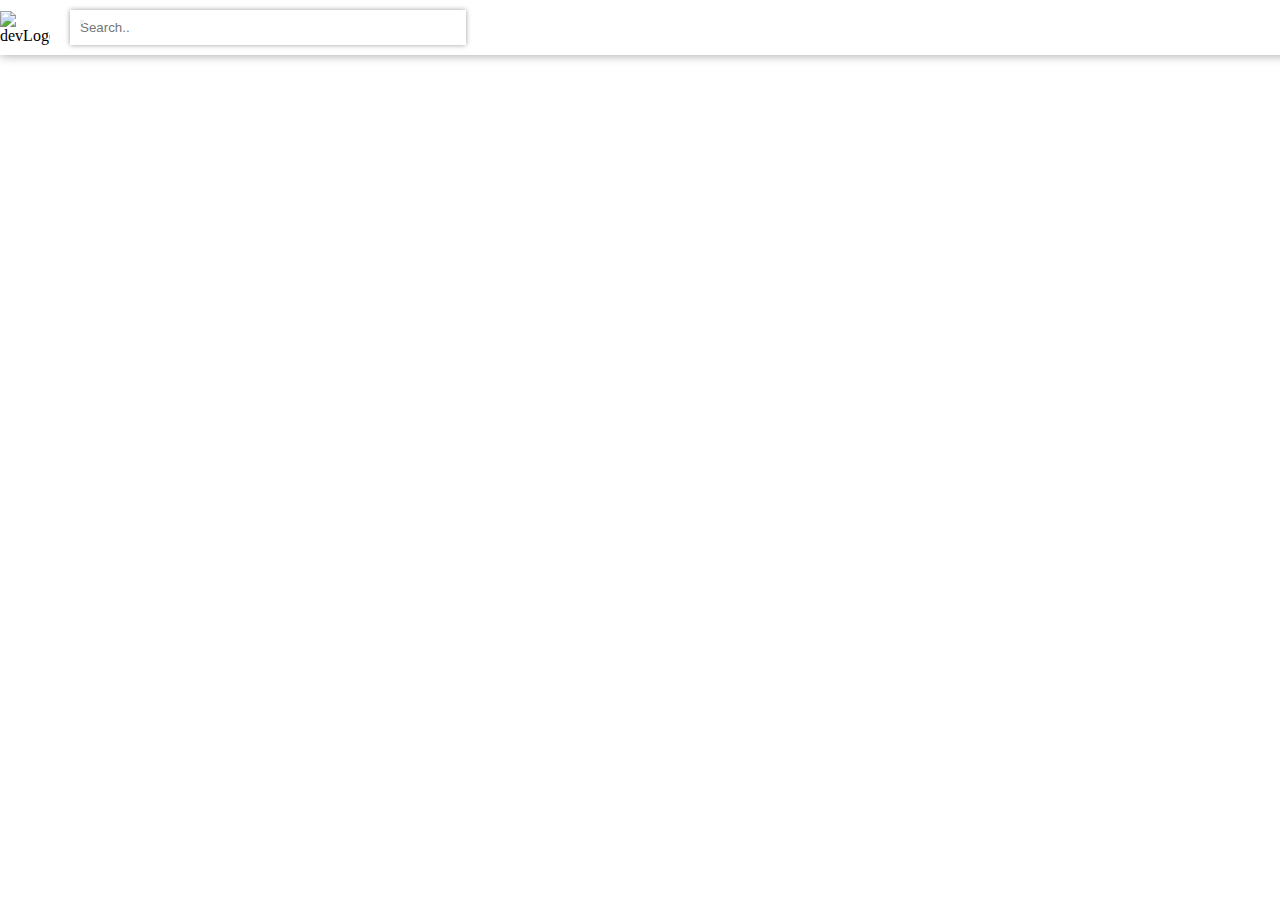
==== index.html @ 0933cc7b "chngs" ====
<!DOCTYPE html>
<html lang="en">
<head>
    <meta charset="UTF-8">
    <meta http-equiv="X-UA-Compatible" content="IE=edge">
    <meta name="viewport" content="width=device-width, initial-scale=1.0">
    <title>Document</title>

    <!-- Font Awesome -->
    <link rel="stylesheet" href="css/all.min.css" type="text/css" />

    <!-- Custom css -->
    <link href="css/style.css" rel="stylesheet" type="text/css" />
</head>
<body>
    
    <div class="d-grid">
    <header class="header">
            <div class="row align-items-center">
                <div class="logo">
                    <img src="images/logo.png" alt="devLogo" />
                </div>
                <div class="search-bar relative" >
                    <form method="get" class="search-form row justify-content-between">
                            
                        <input type="text" name="search" placeholder="Search.." />

                        <button type="submit" class="btn absolute">
                            <i class="fa-solid fa-magnifying-glass"></i>
                        </button>
                    </form>
                </div>
            </div>
        </header>
    </div>
</body>
</html>
---- css/style.css ----
*{
    margin: 0;
    padding: 0;
    box-sizing: border-box;
}
:root{
    --grey-100: 245, 245, 245;
    --shadow-color : #9f9f9f;
    --white : #fff;
    --fs-xs: 12px;
    --fs-s: 14px;
    --fs-base: 16px;
    --fs-l: 18px;
    --fs-xl: 20px;
    --fs-2xl: 24px;
    --fs-3xl: 30px;
    --fs-4xl: 36px;
    --fs-5xl: 48px;
}
body{
    background-color: var(--grey-100);
}
.d-grid{
    width: 1320px;
    margin: 0 auto;
    display: grid;
    /* height: 100vh; */
    gap: 20px;
}
.row{
    display: flex;
    flex-wrap: wrap;
}
.align-items-center{
    align-items: center;
}
.justify-content-between{
    justify-content: space-between;
}
.relative{
    position: relative;
}
.absolute{
    position: absolute;
}
header{
    padding-top: 10px;
    padding-bottom: 10px;
    background-color: var(--white);
    box-shadow: 0 0 10px var(--shadow-color);
}
header .logo{
    max-width: 50px;
}
.logo img{
    width: 100%;
    display: block;
}
.search-bar{
    flex-basis: 30%;
}
.search-bar form{
    box-shadow: 0 0 5px var(--shadow-color);
    padding: 10px;
    margin-left: 20px;
    margin-right: 20px;
    width: 100%;
}
form input{
    width: 100%;
    border: none;
}
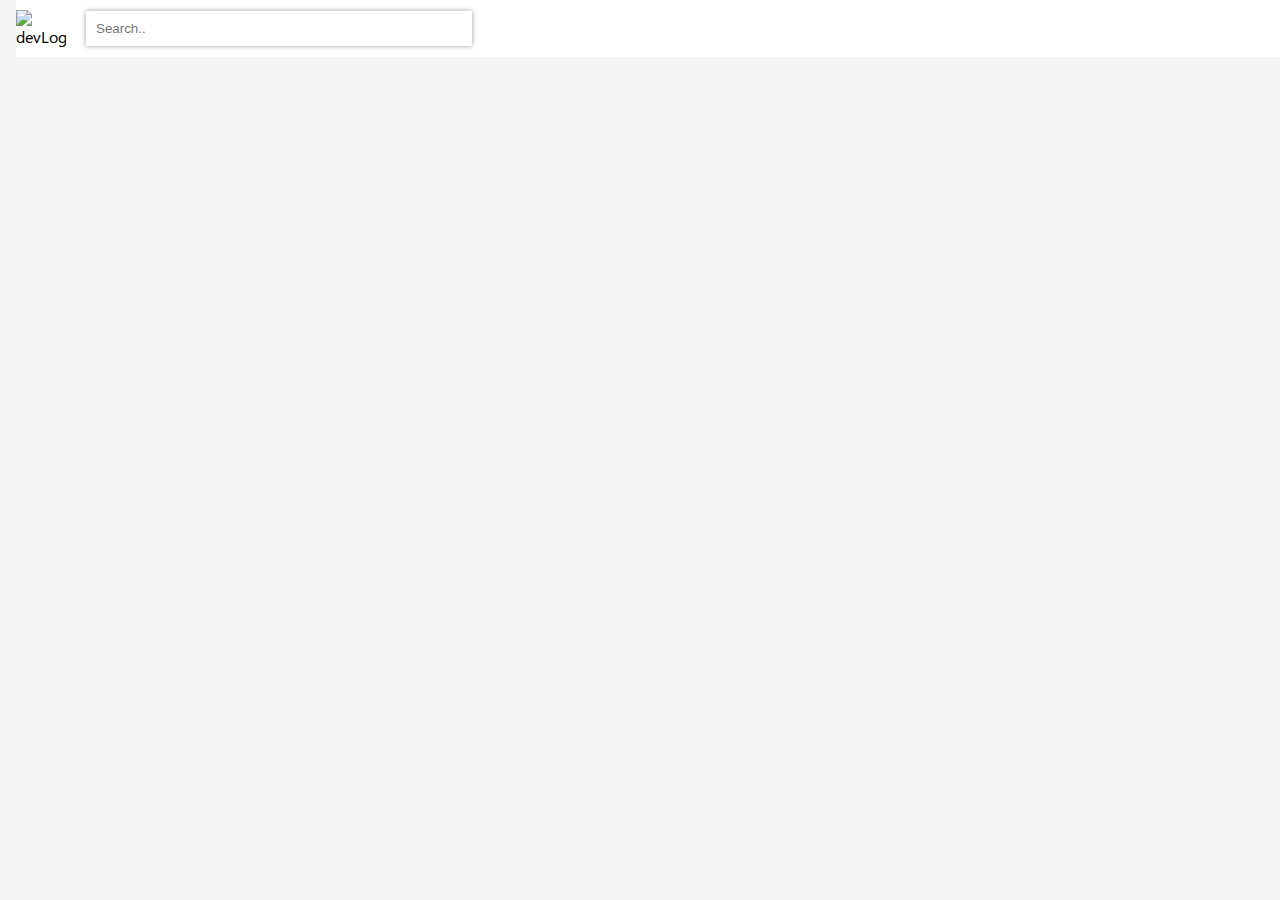
==== commit d6ca562f: "21-09-2022" ====
--- a/index.html
+++ b/index.html
@@ -8,6 +8,9 @@
 
     <!-- Font Awesome -->
     <link rel="stylesheet" href="css/all.min.css" type="text/css" />
+
+    <!-- Font CSS -->
+    <link rel="stylesheet" href="css/font.css" type="text/css" />
 
     <!-- Custom css -->
     <link href="css/style.css" rel="stylesheet" type="text/css" />
@@ -20,12 +23,12 @@
                 <div class="logo">
                     <img src="images/logo.png" alt="devLogo" />
                 </div>
-                <div class="search-bar relative" >
-                    <form method="get" class="search-form row justify-content-between">
+                <div class="search-bar" >
+                    <form method="get" class="search-form row justify-content-between d-flex">
                             
                         <input type="text" name="search" placeholder="Search.." />
 
-                        <button type="submit" class="btn absolute">
+                        <button type="submit" class="btn">
                             <i class="fa-solid fa-magnifying-glass"></i>
                         </button>
                     </form>
--- a/css/font.css
+++ b/css/font.css
@@ -0,0 +1,36 @@
+@font-face {
+    font-family: 'Segoe UI';
+    src: url('../fonts/SegoeUI-BoldItalic.woff2') format('woff2'),
+        url('../fonts/SegoeUI-BoldItalic.woff') format('woff');
+    font-weight: bold;
+    font-style: italic;
+    font-display: swap;
+}
+
+@font-face {
+    font-family: 'Segoe UI';
+    src: url('../fonts/SegoeUI-Italic.woff2') format('woff2'),
+        url('../fonts/SegoeUI-Italic.woff') format('woff');
+    font-weight: normal;
+    font-style: italic;
+    font-display: swap;
+}
+
+@font-face {
+    font-family: 'Segoe UI';
+    src: url('../fonts/SegoeUI.woff2') format('woff2'),
+        url('../fonts/SegoeUI.woff') format('woff');
+    font-weight: normal;
+    font-style: normal;
+    font-display: swap;
+}
+
+@font-face {
+    font-family: 'Segoe UI';
+    src: url('../fonts/SegoeUI-Bold.woff2') format('woff2'),
+        url('../fonts/SegoeUI-Bold.woff') format('woff');
+    font-weight: bold;
+    font-style: normal;
+    font-display: swap;
+}
+
--- a/css/style.css
+++ b/css/style.css
@@ -4,7 +4,7 @@
     box-sizing: border-box;
 }
 :root{
-    --grey-100: 245, 245, 245;
+    --grey-100: rgba(245, 245, 245, 1);
     --shadow-color : #9f9f9f;
     --white : #fff;
     --fs-xs: 12px;
@@ -16,15 +16,20 @@
     --fs-3xl: 30px;
     --fs-4xl: 36px;
     --fs-5xl: 48px;
+    --btn-color : rgba(38, 38, 38, 1);
+    --ff-segoe : 'Segoe UI';
 }
 body{
     background-color: var(--grey-100);
+    font-family: var(--ff-segoe);
 }
 .d-grid{
     width: 1320px;
     margin: 0 auto;
     display: grid;
     /* height: 100vh; */
+    padding-right: 16px;
+    padding-left: 16px;
     gap: 20px;
 }
 .row{
@@ -43,11 +48,20 @@
 .absolute{
     position: absolute;
 }
+.r-0{
+    right: 0;
+}
+.d-flex{
+    display: flex;
+}
+.d-block{
+    display: block;
+}
 header{
     padding-top: 10px;
     padding-bottom: 10px;
     background-color: var(--white);
-    box-shadow: 0 0 10px var(--shadow-color);
+    /* box-shadow: 0 0 10px var(--shadow-color); */
 }
 header .logo{
     max-width: 50px;
@@ -58,15 +72,20 @@
 }
 .search-bar{
     flex-basis: 30%;
+    margin-left: 20px;
 }
 .search-bar form{
     box-shadow: 0 0 5px var(--shadow-color);
     padding: 10px;
-    margin-left: 20px;
     margin-right: 20px;
     width: 100%;
 }
 form input{
-    width: 100%;
     border: none;
+}
+form .btn{
+    border: none;
+    background-color: transparent;
+    font-size: var(--fs-2xl);
+    color: var(--btn-color);
 }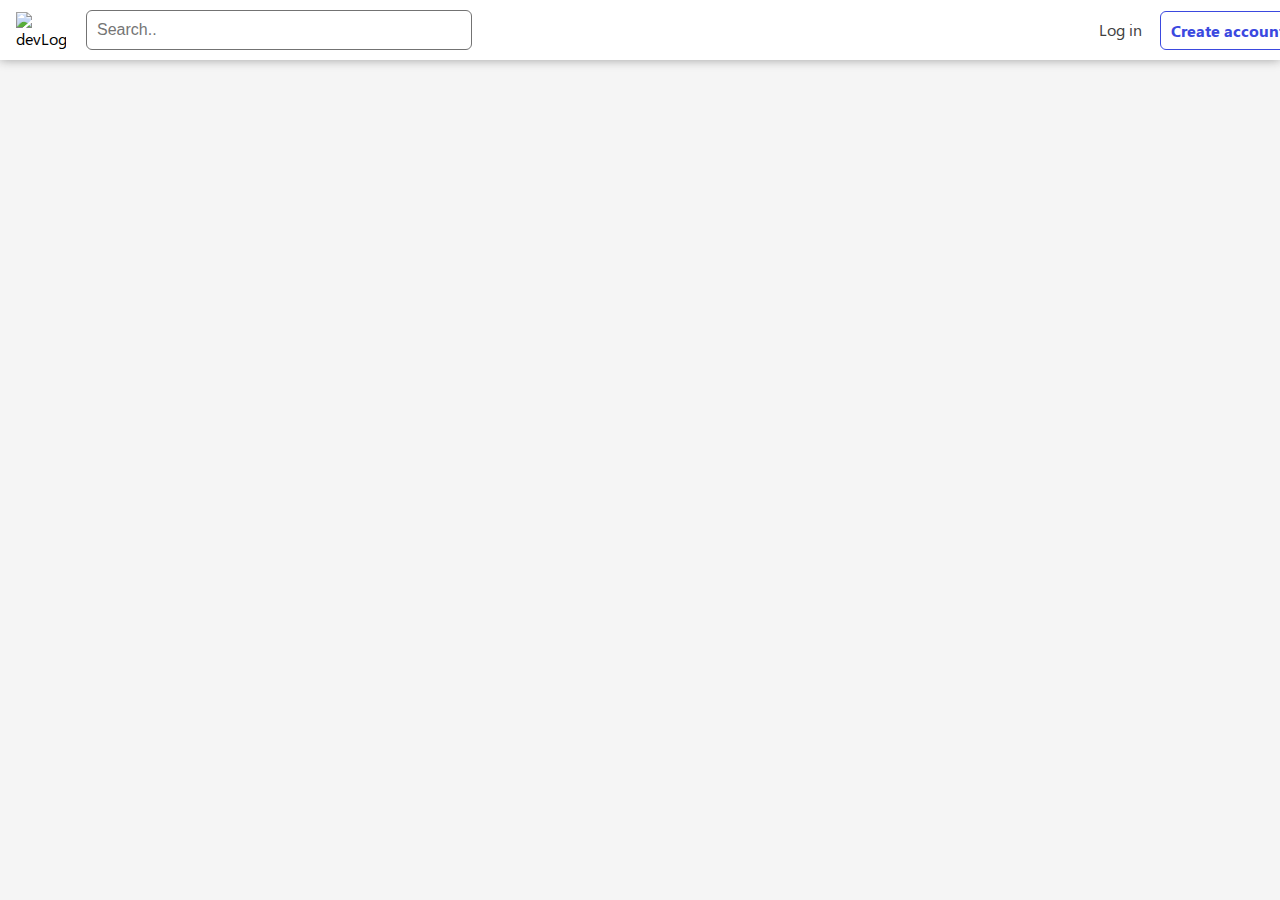
==== commit f830a39e: "24-09-2022 chngs" ====
--- a/index.html
+++ b/index.html
@@ -17,8 +17,8 @@
 </head>
 <body>
     
-    <div class="d-grid">
     <header class="header">
+        <div class="container">
             <div class="row align-items-center">
                 <div class="logo">
                     <img src="images/logo.png" alt="devLogo" />
@@ -28,13 +28,40 @@
                             
                         <input type="text" name="search" placeholder="Search.." />
 
-                        <button type="submit" class="btn">
+                        <button type="submit" class="btn transition btn-hover">
                             <i class="fa-solid fa-magnifying-glass"></i>
                         </button>
                     </form>
                 </div>
+
+                <div class="cta-btn d-flex">
+                    <div class="login-btn">
+                        <a href="javascript:;" class="btn-hover transition">
+                            Log in
+                        </a>
+                    </div>
+                    <div class="create-account">
+                        <a href="javascript:;" class="transition">
+                            Create account
+                        </a>
+                    </div>
+                </div>
             </div>
-        </header>
+        </div>
+    </header>
+    <div class="d-grid container">
+        <div class="sidebar">
+            
+        </div>
+        <div class="main">
+
+        </div>
+        <div class="ads">
+
+        </div>
+        <footer>
+
+        </footer>
     </div>
 </body>
 </html>--- a/css/style.css
+++ b/css/style.css
@@ -5,31 +5,59 @@
 }
 :root{
     --grey-100: rgba(245, 245, 245, 1);
+    --grey-100: rgba(245, 245, 245, 1);
+    --grey-200: rgba(229, 229, 229, 1);
+    --grey-300: rgba(212, 212, 212, 1);
+    --grey-400: rgba(163, 163, 163, 1);
+    --grey-500: rgba(115, 115, 115, 1);
+    --grey-600: rgba(82, 82, 82, 1);
+    --grey-700: rgba(64, 64, 64, 1);
+    --grey-800: rgba(38, 38, 38, 1);
+    --grey-900: rgba(23, 23, 23, 1);
+    --btn-bg-color : rgba(59, 73, 223, 0.1);
     --shadow-color : #9f9f9f;
     --white : #fff;
-    --fs-xs: 12px;
-    --fs-s: 14px;
-    --fs-base: 16px;
-    --fs-l: 18px;
-    --fs-xl: 20px;
-    --fs-2xl: 24px;
-    --fs-3xl: 30px;
-    --fs-4xl: 36px;
-    --fs-5xl: 48px;
+    --fs-12: 12px;
+    --fs-14: 14px;
+    --fs-16: 16px;
+    --fs-18: 18px;
+    --fs-20: 20px;
+    --fs-24: 24px;
+    --fs-30: 30px;
+    --fs-36: 36px;
+    --fs-48: 48px;
+    --fw-100 : 100;
+    --fw-200 : 200;
+    --fw-300 : 300;
+    --fw-400 : 400;
+    --fw-500 : 500;
+    --fw-600 : 600;
+    --fw-700 : 700;
+    --fw-800 : 800;
+    --fw-900 : 900;
     --btn-color : rgba(38, 38, 38, 1);
     --ff-segoe : 'Segoe UI';
+    --link-color : #404040;
+    --primary-color : #3b49df;
+    --radius : 6px;
+    --transition : all 0.5s;
 }
 body{
     background-color: var(--grey-100);
     font-family: var(--ff-segoe);
 }
+a{
+    text-decoration: none;
+    color: var(--link-color);
+}
+.container{
+    width: 1320px;
+    padding-left: 16px;
+    padding-right: 16px;
+    margin: 0 auto;
+}
 .d-grid{
-    width: 1320px;
-    margin: 0 auto;
     display: grid;
-    /* height: 100vh; */
-    padding-right: 16px;
-    padding-left: 16px;
     gap: 20px;
 }
 .row{
@@ -57,11 +85,14 @@
 .d-block{
     display: block;
 }
+.transition{
+    transition: var(--transition);
+}
 header{
     padding-top: 10px;
     padding-bottom: 10px;
     background-color: var(--white);
-    /* box-shadow: 0 0 10px var(--shadow-color); */
+    box-shadow: 0 0 10px var(--shadow-color);
 }
 header .logo{
     max-width: 50px;
@@ -73,19 +104,48 @@
 .search-bar{
     flex-basis: 30%;
     margin-left: 20px;
+    border: 1px solid var(--grey-500);
+    border-radius: var(--radius);
 }
 .search-bar form{
-    box-shadow: 0 0 5px var(--shadow-color);
-    padding: 10px;
-    margin-right: 20px;
+    /* padding: 10px; */
     width: 100%;
 }
 form input{
     border: none;
+    font-size: var(--fs-16);
+    padding: 10px;
+    background-color: transparent;
 }
 form .btn{
     border: none;
+    padding: 10px;
     background-color: transparent;
-    font-size: var(--fs-2xl);
+    font-size: var(--fs-24);
     color: var(--btn-color);
+    cursor: pointer;
+}
+.btn-hover:hover{
+    background-color: var(--btn-bg-color);
+    color: var(--primary-color);
+}
+header .cta-btn{
+    margin-left: auto;
+}
+.cta-btn a{
+    display: inline-block;
+    padding: 8px 10px;
+    font-size: var(--fs-base);
+    margin-right: 8px;
+}
+.cta-btn .create-account:hover a{
+    background-color: var(--primary-color);
+    color: var(--white);
+    text-decoration: underline;
+}
+.create-account a{
+    border: 1px solid var(--primary-color);
+    border-radius: var(--radius);
+    color: var(--primary-color);
+    font-weight: var(--fw-700);
 }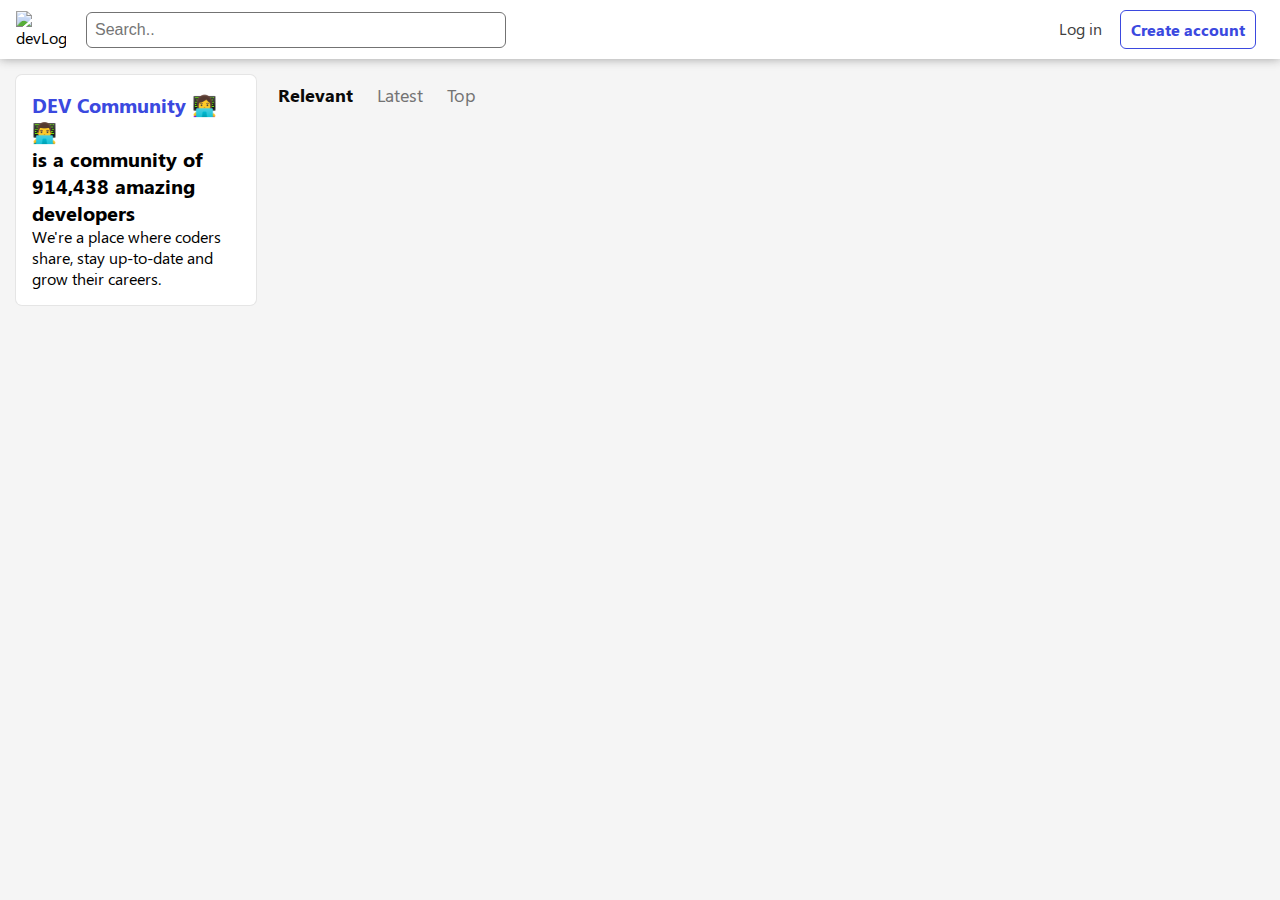
==== commit 02bbb424: "25-09-2022" ====
--- a/index.html
+++ b/index.html
@@ -14,11 +14,14 @@
 
     <!-- Custom css -->
     <link href="css/style.css" rel="stylesheet" type="text/css" />
+
+    <!-- Media Css -->
+    <link href="css/media.css" rel="stylesheet" type="text/css" />
 </head>
 <body>
     
     <header class="header">
-        <div class="container">
+        <div class="container p-16 py-0">
             <div class="row align-items-center">
                 <div class="logo">
                     <img src="images/logo.png" alt="devLogo" />
@@ -36,12 +39,12 @@
 
                 <div class="cta-btn d-flex">
                     <div class="login-btn">
-                        <a href="javascript:;" class="btn-hover transition">
+                        <a href="javascript:;" class="c-link c-link-block transition">
                             Log in
                         </a>
                     </div>
                     <div class="create-account">
-                        <a href="javascript:;" class="transition">
+                        <a href="javascript:;" class="c-ca c-link transition">
                             Create account
                         </a>
                     </div>
@@ -49,12 +52,42 @@
             </div>
         </div>
     </header>
-    <div class="d-grid container">
+    <div class="d-grid container p-16">
         <div class="sidebar">
-            
+            <div class="card">
+                <h2 class="card-subtitle">
+                    <a href="javascript:;" class="c-link">
+                        DEV Community 👩‍💻👨‍💻
+                    </a>
+                    is a community of 914,438 amazing developers
+                </h2>
+                <p>
+                    We're a place where coders share, stay up-to-date and grow their careers.
+                </p>
+            </div>
         </div>
         <div class="main">
+            <nav>
+                <ul class="d-flex nav-items">
+                    <li>
+                        <a href="javascript:;" class="nav-item active">
+                            Relevant
+                        </a>
+                    </li>
+                    <li>
+                        <a href="javascript:;" class="nav-item">
+                            Latest
+                        </a>
+                    </li>
+                    <li>
+                        <a href="javascript:;" class="nav-item">
+                            Top
+                        </a>
+                    </li>
+                </ul>
+            </nav>
 
+            
         </div>
         <div class="ads">
 
--- a/css/style.css
+++ b/css/style.css
@@ -2,6 +2,9 @@
     margin: 0;
     padding: 0;
     box-sizing: border-box;
+}
+ul, ol{
+    list-style: none;
 }
 :root{
     --grey-100: rgba(245, 245, 245, 1);
@@ -16,6 +19,8 @@
     --grey-900: rgba(23, 23, 23, 1);
     --btn-bg-color : rgba(59, 73, 223, 0.1);
     --shadow-color : #9f9f9f;
+    --card-border: (var(--grey-900), 0.5);
+    --black : #090909;
     --white : #fff;
     --fs-12: 12px;
     --fs-14: 14px;
@@ -51,14 +56,23 @@
     color: var(--link-color);
 }
 .container{
-    width: 1320px;
+    max-width: 1320px;
+    margin: 0 auto;
+}
+.p-16{
     padding-left: 16px;
     padding-right: 16px;
-    margin: 0 auto;
+    padding-top: 16px;
+    padding-bottom: 16px;
+}
+.py-0{
+    padding-top: 0;
+    padding-bottom: 0;
 }
 .d-grid{
     display: grid;
-    gap: 20px;
+    gap: 10px;
+    grid-template-rows: auto 1fr auto auto;
 }
 .row{
     display: flex;
@@ -88,7 +102,19 @@
 .transition{
     transition: var(--transition);
 }
+.c-link:hover{
+    color: var(--primary-color) !important;
+    text-decoration: underline;
+}
+.c-link-block:hover{
+    background-color: var(--btn-bg-color);
+}
+.c-ca:hover{
+    background-color: var(--primary-color);
+    color: var(--white) !important;
+}
 header{
+    width: 100%;
     padding-top: 10px;
     padding-bottom: 10px;
     background-color: var(--white);
@@ -102,32 +128,28 @@
     display: block;
 }
 .search-bar{
-    flex-basis: 30%;
+    max-width: 420px;
+    flex: 1 0;
     margin-left: 20px;
     border: 1px solid var(--grey-500);
     border-radius: var(--radius);
 }
 .search-bar form{
-    /* padding: 10px; */
     width: 100%;
 }
 form input{
     border: none;
     font-size: var(--fs-16);
-    padding: 10px;
+    padding: 8px;
     background-color: transparent;
 }
 form .btn{
     border: none;
-    padding: 10px;
+    padding: 8px;
     background-color: transparent;
     font-size: var(--fs-24);
     color: var(--btn-color);
     cursor: pointer;
-}
-.btn-hover:hover{
-    background-color: var(--btn-bg-color);
-    color: var(--primary-color);
 }
 header .cta-btn{
     margin-left: auto;
@@ -137,15 +159,41 @@
     padding: 8px 10px;
     font-size: var(--fs-base);
     margin-right: 8px;
+    border-radius: var(--radius);
 }
-.cta-btn .create-account:hover a{
-    background-color: var(--primary-color);
-    color: var(--white);
-    text-decoration: underline;
-}
-.create-account a{
+.create-account .c-link{
     border: 1px solid var(--primary-color);
-    border-radius: var(--radius);
     color: var(--primary-color);
     font-weight: var(--fw-700);
+}
+
+/* Sidebar */
+
+.sidebar  .card{
+    padding: 16px;
+    background-color: var(--white);
+    box-shadow: 0 0 0 1px var(--grey-200);
+    border-radius: var(--radius);
+}
+.sidebar .card .card-subtitle{
+    font-size: var(--fs-20);
+}
+.sidebar .card .card-subtitle .c-link{
+    color: var(--primary-color);
+    display: inline-block;
+}
+
+
+
+/* Main */
+
+.main nav .nav-items .nav-item{
+    display: inline-block;
+    font-size: var(--fs-18);
+    color : var(--grey-500);
+    padding: 8px 12px;
+}
+.nav-item.active{
+    color: var(--black) !important;
+    font-weight: var(--fw-900);
 }--- a/css/media.css
+++ b/css/media.css
@@ -0,0 +1,28 @@
+@media screen and (min-width : 768px) {
+    .d-grid{
+        grid-template-columns: 240px repeat(3, 1fr) ;
+        grid-template-rows: auto 1fr auto auto;
+    }
+    .main{
+        grid-column: 2 / span 3;
+    }
+    .footer{
+        grid-column: 1 / 5;
+    }
+}
+
+@media screen and (min-width : 1024px) {
+    .grid{
+        grid-template-rows: auto 1fr auto auto;
+    }
+    .sidebar{
+        grid-row: 1 / 4;
+    }
+    .main, .footer{
+        grid-column: 2 / 4;
+    }
+    .ads{
+        grid-column: 4 / 5;
+        grid-row : 1 / 4;
+    }
+}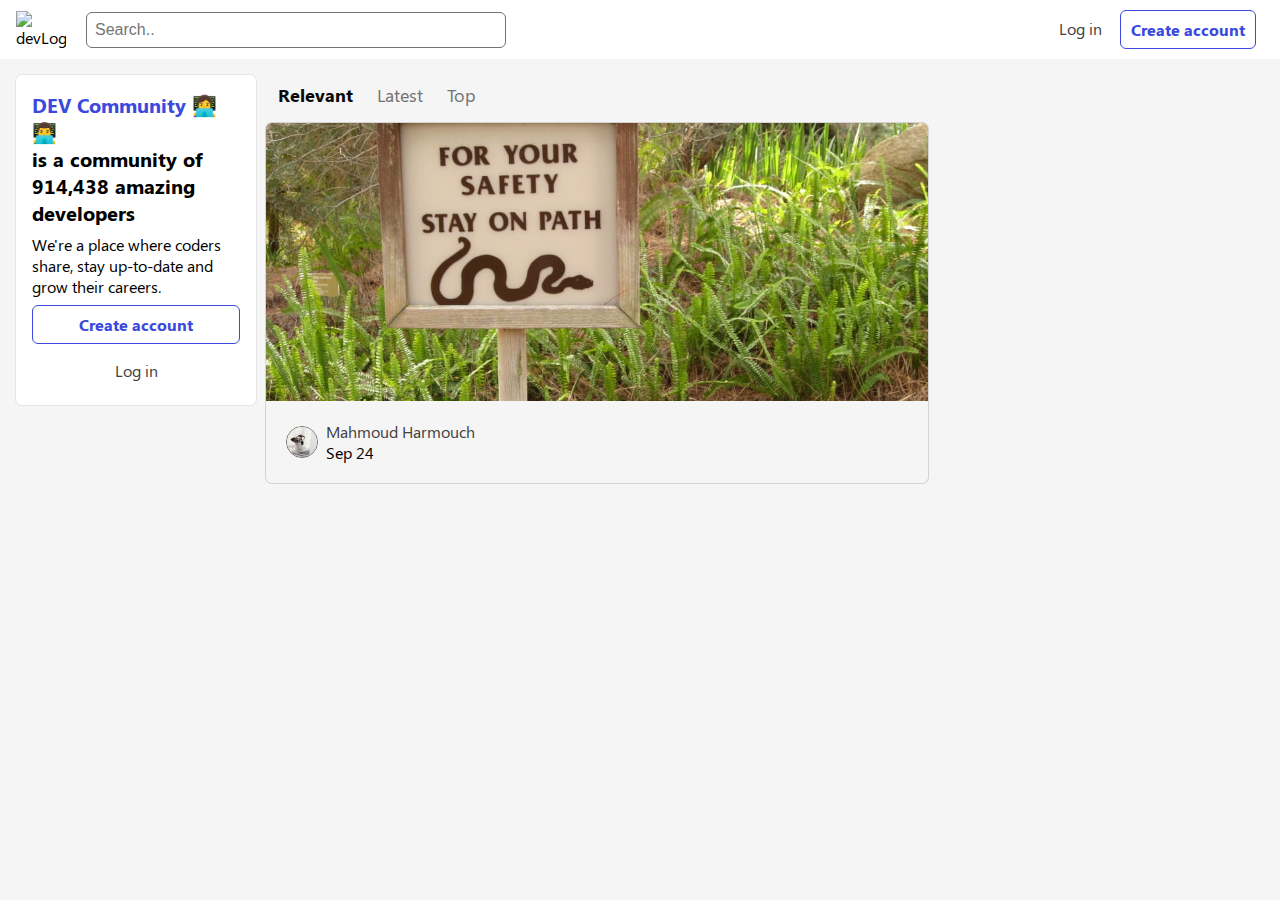
==== commit c551bcf8: "25-09-2022 chngs" ====
--- a/index.html
+++ b/index.html
@@ -4,7 +4,10 @@
     <meta charset="UTF-8">
     <meta http-equiv="X-UA-Compatible" content="IE=edge">
     <meta name="viewport" content="width=device-width, initial-scale=1.0">
-    <title>Document</title>
+    <title> DEV Community 👩‍💻👨‍💻</title>
+
+    <!-- Favicon -->
+    <link rel="icon" href="images/favicon.png" type="image/icon">
 
     <!-- Font Awesome -->
     <link rel="stylesheet" href="css/all.min.css" type="text/css" />
@@ -31,7 +34,7 @@
                             
                         <input type="text" name="search" placeholder="Search.." />
 
-                        <button type="submit" class="btn transition btn-hover">
+                        <button type="submit" class="btn c-link-block transition c-link">
                             <i class="fa-solid fa-magnifying-glass"></i>
                         </button>
                     </form>
@@ -54,7 +57,7 @@
     </header>
     <div class="d-grid container p-16">
         <div class="sidebar">
-            <div class="card">
+            <div class="card d-flex flex-direction-column row-gap-8">
                 <h2 class="card-subtitle">
                     <a href="javascript:;" class="c-link">
                         DEV Community 👩‍💻👨‍💻
@@ -64,9 +67,21 @@
                 <p>
                     We're a place where coders share, stay up-to-date and grow their careers.
                 </p>
+                <div class="cta-btn d-flex flex-direction-reverse row-gap-8">
+                    <div class="login-btn">
+                        <a href="javascript:;" class="c-link c-link-block transition w-100">
+                            Log in
+                        </a>
+                    </div>
+                    <div class="create-account">
+                        <a href="javascript:;" class="c-ca c-link transition w-100">
+                            Create account
+                        </a>
+                    </div>
+                </div>
             </div>
         </div>
-        <div class="main">
+        <div class="main row-gap-8 d-flex flex-direction-column">
             <nav>
                 <ul class="d-flex nav-items">
                     <li>
@@ -86,8 +101,32 @@
                     </li>
                 </ul>
             </nav>
-
-            
+            <div class="featured">
+                <div class="featured-img">
+                    <a href="javascript:;">
+                        <img src="images/featured.jpg" alt="featured" />
+                    </a>
+                </div>
+                <div class="card">
+                    <div class="card-header d-flex align-items-center">
+                        <div class="user-profile d-flex align-items-center">
+                            <a href="javascript:;">
+                                <img src="images/user-1.jpeg" alt="user" />
+                            </a>
+                        </div>
+                        <div class="userdetail">
+                            <div>
+                                <a href="javascript:;" class="username">
+                                    Mahmoud Harmouch
+                                </a>
+                            </div>
+                            <div class="post-date">
+                                <span>Sep 24</span>
+                            </div>
+                        </div>
+                    </div>
+                </div>
+            </div>
         </div>
         <div class="ads">
 
--- a/css/style.css
+++ b/css/style.css
@@ -78,6 +78,15 @@
     display: flex;
     flex-wrap: wrap;
 }
+.flex-direction-column{
+    flex-direction: column;
+}
+.flex-direction-reverse{
+    flex-direction: column-reverse;
+}
+.row-gap-8{
+    row-gap: 8px;
+}
 .align-items-center{
     align-items: center;
 }
@@ -98,6 +107,9 @@
 }
 .d-block{
     display: block;
+}
+.w-100{
+    width: 100% !important;
 }
 .transition{
     transition: var(--transition);
@@ -118,7 +130,7 @@
     padding-top: 10px;
     padding-bottom: 10px;
     background-color: var(--white);
-    box-shadow: 0 0 10px var(--shadow-color);
+    box-shadow: 0 0 0 1px var(--grey-100);
 }
 header .logo{
     max-width: 50px;
@@ -160,6 +172,7 @@
     font-size: var(--fs-base);
     margin-right: 8px;
     border-radius: var(--radius);
+    text-align: center;
 }
 .create-account .c-link{
     border: 1px solid var(--primary-color);
@@ -182,7 +195,9 @@
     color: var(--primary-color);
     display: inline-block;
 }
-
+.flex-direction-reverse > div{
+    width: 100%;
+}
 
 
 /* Main */
@@ -196,4 +211,31 @@
 .nav-item.active{
     color: var(--black) !important;
     font-weight: var(--fw-900);
+}
+
+.main .featured{
+    border-radius: var(--radius);
+    box-shadow: 0 0 0 1px var(--grey-300);
+}
+.featured .featured-img img{
+    border-radius: var(--radius) var(--radius) 0 0;
+    display: block;
+    width: 100%;
+}
+.card{
+    padding: 20px;
+}
+.card .card-header .user-profile a{
+    display: inline-block;
+    width: 32px;
+    height: 32px;
+    border-radius: 50%;
+    overflow: hidden;
+    border: 1px solid var(--grey-500);
+    margin-right: 8px;
+}
+.user-profile a img{
+    display: block;
+    object-fit: cover;
+    width: 100%;
 }